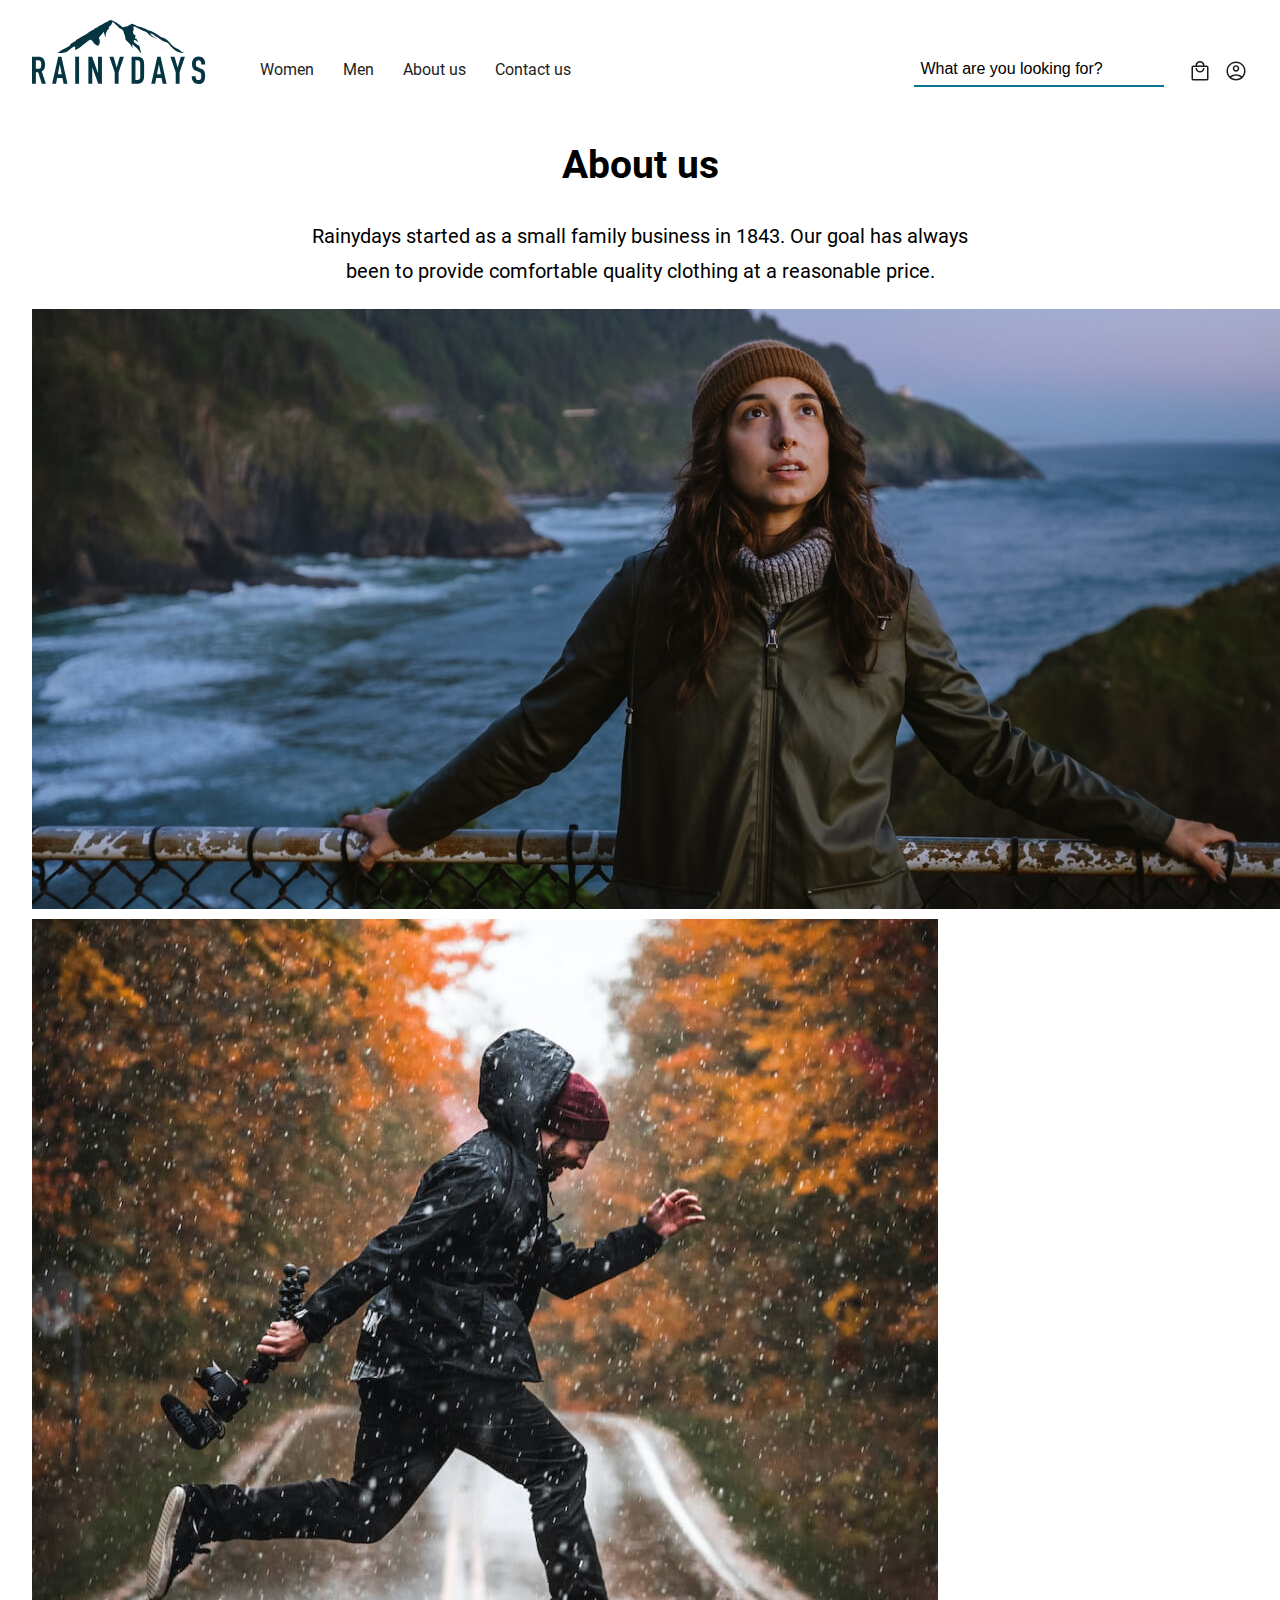
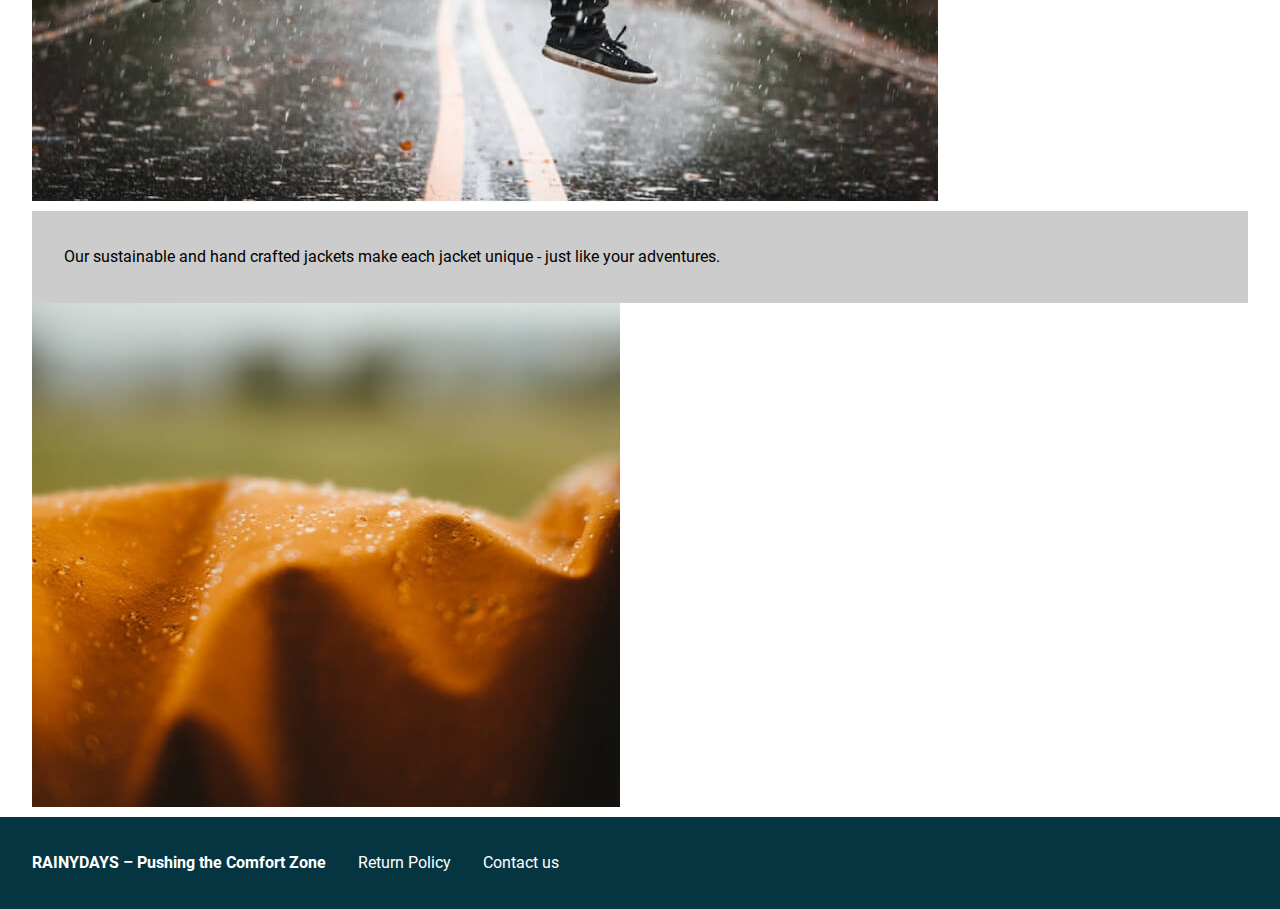
==== about.html @ bdac4494 "Added description and alt-text" ====
<!DOCTYPE html>
<html lang="en">
  <head>
    <meta charset="UTF-8" />
    <meta http-equiv="X-UA-Compatible" content="IE=edge" />
    <meta name="viewport" content="width=device-width, initial-scale=1.0" />
    <meta name="description"content="Rainydays started as a small family business in 1843. Our goal has always been to provide comfortable quality clothing at a reasonable price." />
    <meta name="keywords" content="RAINYDAYS, rain, jackets, waterproof">
    <title>About us | RAINYDAYS: Pushing the Comfort Zone</title>
    <link rel="stylesheet" href="css/style.css" />
  </head>
  <body>
    <header>
      <div class="container">
        <div class="logo"><a href="index.html"><img src="images/rainydays.svg"></a></div>
        <input type="checkbox" id="burgermenu" />
        <label for="burgermenu"><img src="images/menu.svg" alt="Open menu"></label>
        <nav class="navbar">
          <ul>
            <li><a href="women.html">Women</a></li>
            <li><a href="men.html">Men</a></li>
            <li><a href="about.html">About us</a></li>
            <li><a href="contact.html">Contact us</a></li>
          </ul>
        </nav>
        <div class="search">
          <input type="search" value="What are you looking for?">
        </div>
        <div class="icons">
          <a href="#" title="Search" class="util-icon search-icon">
            <svg width="24" height="24" viewBox="0 0 24 24" fill="none" xmlns="http://www.w3.org/2000/svg">
            <mask id="mask0_231_77" style="mask-type:alpha" maskUnits="userSpaceOnUse" x="0" y="0" width="24" height="24">
            <rect width="24" height="24" fill="#D9D9D9"/>
            </mask>
            <g mask="url(#mask0_231_77)">
            <path d="M19.0249 20.05L13.2499 14.3C12.7499 14.7167 12.1749 15.0417 11.5249 15.275C10.8749 15.5083 10.2082 15.625 9.5249 15.625C7.80824 15.625 6.35824 15.0333 5.1749 13.85C3.99157 12.6667 3.3999 11.2167 3.3999 9.5C3.3999 7.8 3.99157 6.354 5.1749 5.162C6.35824 3.97067 7.80824 3.375 9.5249 3.375C11.2249 3.375 12.6666 3.96667 13.8499 5.15C15.0332 6.33333 15.6249 7.78333 15.6249 9.5C15.6249 10.2167 15.5082 10.9 15.2749 11.55C15.0416 12.2 14.7249 12.7667 14.3249 13.25L20.0999 19.025C20.2332 19.1583 20.2999 19.325 20.2999 19.525C20.2999 19.725 20.2249 19.9 20.0749 20.05C19.9249 20.2 19.7459 20.275 19.5379 20.275C19.3292 20.275 19.1582 20.2 19.0249 20.05ZM9.5249 14.125C10.8082 14.125 11.8959 13.675 12.7879 12.775C13.6792 11.875 14.1249 10.7833 14.1249 9.5C14.1249 8.21667 13.6792 7.125 12.7879 6.225C11.8959 5.325 10.8082 4.875 9.5249 4.875C8.2249 4.875 7.12924 5.325 6.2379 6.225C5.3459 7.125 4.8999 8.21667 4.8999 9.5C4.8999 10.7833 5.3459 11.875 6.2379 12.775C7.12924 13.675 8.2249 14.125 9.5249 14.125Z" fill="#1C1B1F"/>
            </g>
            </svg>              
          </a>
          <a href="checkout.html" title="Shopping bag" class="util-icon">
            <svg width="24" height="24" viewBox="0 0 24 24" fill="none" xmlns="http://www.w3.org/2000/svg">
            <mask id="mask0_7_436" style="mask-type:alpha" maskUnits="userSpaceOnUse" x="0" y="0" width="24" height="24">
            <rect width="24" height="24" fill="#D9D9D9"/>
            </mask>
            <g mask="url(#mask0_7_436)">
            <path d="M5.3 21.5C4.8 21.5 4.375 21.325 4.025 20.975C3.675 20.625 3.5 20.2 3.5 19.7V8.3C3.5 7.8 3.675 7.375 4.025 7.025C4.375 6.675 4.8 6.5 5.3 6.5H7.5C7.5 5.25 7.93733 4.18733 8.812 3.312C9.68733 2.43733 10.75 2 12 2C13.25 2 14.3127 2.43733 15.188 3.312C16.0627 4.18733 16.5 5.25 16.5 6.5H18.7C19.2 6.5 19.625 6.675 19.975 7.025C20.325 7.375 20.5 7.8 20.5 8.3V19.7C20.5 20.2 20.325 20.625 19.975 20.975C19.625 21.325 19.2 21.5 18.7 21.5H5.3ZM5.3 20H18.7C18.7667 20 18.8333 19.9667 18.9 19.9C18.9667 19.8333 19 19.7667 19 19.7V8.3C19 8.23333 18.9667 8.16667 18.9 8.1C18.8333 8.03333 18.7667 8 18.7 8H5.3C5.23333 8 5.16667 8.03333 5.1 8.1C5.03333 8.16667 5 8.23333 5 8.3V19.7C5 19.7667 5.03333 19.8333 5.1 19.9C5.16667 19.9667 5.23333 20 5.3 20ZM12 13.5C13.25 13.5 14.3127 13.0627 15.188 12.188C16.0627 11.3127 16.5 10.25 16.5 9H15C15 9.83333 14.7083 10.5417 14.125 11.125C13.5417 11.7083 12.8333 12 12 12C11.1667 12 10.4583 11.7083 9.875 11.125C9.29167 10.5417 9 9.83333 9 9H7.5C7.5 10.25 7.93733 11.3127 8.812 12.188C9.68733 13.0627 10.75 13.5 12 13.5ZM9 6.5H15C15 5.66667 14.7083 4.95833 14.125 4.375C13.5417 3.79167 12.8333 3.5 12 3.5C11.1667 3.5 10.4583 3.79167 9.875 4.375C9.29167 4.95833 9 5.66667 9 6.5Z" fill="#1C1B1F"/>
            </g>
            </svg>
          </a>
          <a href="#" title="Login" class="util-icon">
            <svg width="24" height="24" viewBox="0 0 24 24" fill="none" xmlns="http://www.w3.org/2000/svg">
            <mask id="mask0_7_439" style="mask-type:alpha" maskUnits="userSpaceOnUse" x="0" y="0" width="24" height="24">
            <rect width="24" height="24" fill="#D9D9D9"/>
            </mask>
            <g mask="url(#mask0_7_439)">
            <path d="M6.025 17.3C6.875 16.6667 7.8 16.1667 8.8 15.8C9.8 15.4333 10.8667 15.25 12 15.25C13.1333 15.25 14.2 15.4333 15.2 15.8C16.2 16.1667 17.125 16.6667 17.975 17.3C18.5917 16.6167 19.0833 15.825 19.45 14.925C19.8167 14.025 20 13.05 20 12C20 9.78333 19.221 7.89567 17.663 6.337C16.1043 4.779 14.2167 4 12 4C9.78333 4 7.896 4.779 6.338 6.337C4.77933 7.89567 4 9.78333 4 12C4 13.05 4.18333 14.025 4.55 14.925C4.91667 15.825 5.40833 16.6167 6.025 17.3ZM12 12.75C11.0833 12.75 10.3127 12.4373 9.688 11.812C9.06267 11.1873 8.75 10.4167 8.75 9.5C8.75 8.58333 9.06267 7.81267 9.688 7.188C10.3127 6.56267 11.0833 6.25 12 6.25C12.9167 6.25 13.6873 6.56267 14.312 7.188C14.9373 7.81267 15.25 8.58333 15.25 9.5C15.25 10.4167 14.9373 11.1873 14.312 11.812C13.6873 12.4373 12.9167 12.75 12 12.75ZM12 21.5C10.6833 21.5 9.446 21.25 8.288 20.75C7.12933 20.25 6.125 19.575 5.275 18.725C4.425 17.875 3.75 16.8707 3.25 15.712C2.75 14.554 2.5 13.3167 2.5 12C2.5 10.6833 2.75 9.44567 3.25 8.287C3.75 7.129 4.425 6.125 5.275 5.275C6.125 4.425 7.12933 3.75 8.288 3.25C9.446 2.75 10.6833 2.5 12 2.5C13.3167 2.5 14.5543 2.75 15.713 3.25C16.871 3.75 17.875 4.425 18.725 5.275C19.575 6.125 20.25 7.129 20.75 8.287C21.25 9.44567 21.5 10.6833 21.5 12C21.5 13.3167 21.25 14.554 20.75 15.712C20.25 16.8707 19.575 17.875 18.725 18.725C17.875 19.575 16.871 20.25 15.713 20.75C14.5543 21.25 13.3167 21.5 12 21.5ZM12 20C12.9 20 13.771 19.854 14.613 19.562C15.4543 19.2707 16.2 18.8667 16.85 18.35C16.2 17.85 15.4623 17.4583 14.637 17.175C13.8123 16.8917 12.9333 16.75 12 16.75C11.0667 16.75 10.1877 16.8877 9.363 17.163C8.53767 17.4377 7.8 17.8333 7.15 18.35C7.8 18.8667 8.54567 19.2707 9.387 19.562C10.229 19.854 11.1 20 12 20ZM12 11.25C12.5 11.25 12.9167 11.0833 13.25 10.75C13.5833 10.4167 13.75 10 13.75 9.5C13.75 9 13.5833 8.58333 13.25 8.25C12.9167 7.91667 12.5 7.75 12 7.75C11.5 7.75 11.0833 7.91667 10.75 8.25C10.4167 8.58333 10.25 9 10.25 9.5C10.25 10 10.4167 10.4167 10.75 10.75C11.0833 11.0833 11.5 11.25 12 11.25Z" fill="#1C1B1F"/>
            </g>
            </svg>
          </a>
        </div>
      </div>
    </header>
    <main>
      <div class="container intro centered">
          <h1 class="font-size-2">About us</h1>
          <p class="font-size-5">
            Rainydays started as a small family business in 1843. Our goal has always been to provide comfortable quality clothing at a reasonable price.
          </p>
      </div>
      <div class="container gallery c-pad-2">
        <div class="img-1"><img src="images/about/woman-posing-in-rain-jacket.jpg"></div>
        <div class="img-2"><img src="images/about/man-in-rainjacket-jumping-on-a-road.jpg"></div>
        <div class="img-3">Our sustainable and hand crafted jackets make each jacket unique - just like your adventures.</div>
        <div class="img-4"><img src="images/about/raindrops-on-rainjacket.jpg"></div>
      </div>
    </main>
    <footer>
      <div class="footer-grid">
        <div class="footer-col-1"><strong>RAINYDAYS – Pushing the Comfort Zone</strong></div>
        <div class="footer-col-2"><a href="">Return Policy</a></div>
        <div class="footer-col-3"><a href="contact.html">Contact us</a></div>
    </div>
    </footer>
  </body>
</html>
---- css/style.css ----
/** fonts **/
@font-face {
    font-family: "Roboto";
    src: url('../fonts/Roboto-Regular.woff2') format('woff2');
    font-weight: normal;
    font-style: normal;
    font-display: swap;
}

@font-face {
    font-family: "Roboto";
    src: url('../fonts/Roboto-Italic.woff2') format('woff2');
    font-weight: normal;
    font-style: italic;
    font-display: swap;
}

@font-face {
    font-family: "Roboto";
    src: url('../fonts/Roboto-Medium.woff2') format('woff2');
    font-weight: 500;
    font-style: normal;
    font-display: swap;
}

@font-face {
    font-family: "Roboto";
    src: url('../fonts/Roboto-MediumItalic.woff2') format('woff2');
    font-weight: 500;
    font-style: italic;
    font-display: swap;
}

@font-face {
    font-family: "Roboto";
    src: url('../fonts/Roboto-BoldItalic.woff2') format('woff2');
    font-weight: bold;
    font-style: italic;
    font-display: swap;
}

@font-face {
    font-family: "Roboto";
    src: url('../fonts/Roboto-Bold.woff2') format('woff2');
    font-weight: bold;
    font-style: normal;
    font-display: swap;
}

/** basics **/

body {
    margin: 0;
    padding: 0;
    font-family: "Roboto", sans-serif;
    font-weight: normal;
    font-size: 100%;
    line-height: 1.75;
}

/** font specs **/

p {
    font-family: "Roboto", sans-serif;
    font-weight: normal;
    font-size: 100%;
    line-height: 1.75;
}

h1, h2, h3, h4, h5 {
    font-family: "Roboto", sans-serif;
    line-height: 1.4;
}

.font-size-1 {
    font-size: 3.062rem;
}

.font-size-2 {
    font-size: 2.438rem;
}

.font-size-3 {
    font-size: 1.938rem;
}

.font-size-4 {
    font-size: 1.562rem;
}

.font-size-5 {
    font-size: 1.250rem;
}

.font-size-6 {
    font-size: 1rem;
}

.font-size-7 {
    font-size: 0.821rem;
}

.font-size-8 {
    font-size: 0.625rem;
}

@media (max-width: 768px) {
    .font-size-1 {
        font-size: 2.438rem;
    }
    
    .font-size-2 {
        font-size: 1.938rem;
    }
    
    .font-size-3 {
        font-size: 1.562rem;
    }
    
    .font-size-4 {
        font-size: 1.250rem;
    }
    
    .font-size-5 {
        font-size: 1rem;
    }
}

/** margins and paddings **/

/* vertical padding */

.v-pad-1 {
    padding-top: 1rem;
    padding-bottom: 1rem;
}

.v-pad-2 {
    padding-top: 2rem;
    padding-bottom: 2rem;
}

.v-pad-3 {
    padding-top: 3rem;
    padding-bottom: 3rem;
}

.v-pad-4 {
    padding-top: 4rem;
    padding-bottom: 4rem;
}

.v-pad-5 {
    padding-top: 5rem;
    padding-bottom: 5rem;
}

.v-pad-6 {
    padding-top: 6rem;
    padding-bottom: 6rem;
}

@media (max-width: 768px) {
    .v-pad-1 {
        padding-top: .5rem;
        padding-bottom: .5rem;
    }
    
    .v-pad-2 {
        padding-top: 1rem;
        padding-bottom: 1rem;
    }
    
    .v-pad-3 {
        padding-top: 2rem;
        padding-bottom: 2rem;
    }
    
    .v-pad-4 {
        padding-top: 3rem;
        padding-bottom: 3rem;
    }
    
    .v-pad-5 {
        padding-top: 4rem;
        padding-bottom: 4rem;
    }
    
    .v-pad-6 {
        padding-top: 5rem;
        padding-bottom: 5rem;
    }
}

/* box padding */

.b-pad-1 {
    padding: 1rem;
}

.b-pad-2 {
    padding: 2rem;
}

.b-pad-3 {
    padding: 3rem;
}

.b-pad-4 {
    padding: 4rem;
}

@media (max-width: 768px) {
    .b-pad-1 {
        padding: .5rem;
    }
    
    .b-pad-2 {
        padding: 1rem;
    }
    
    .b-pad-3 {
        padding: 2rem;
    }
    
    .b-pad-4 {
        padding: 3rem;
    }
}

/** global styles **/

.white {
    color: #fff;
}

.centered {
    text-align: center;
}

ol, ul {
    list-style: none;
    padding: 0
}

a {
    color: #1e1e1e;
    text-decoration: none;
}

a:hover {
    text-decoration: underline;
}

.container {
    max-width: 1280px;
    margin-left: auto;
    margin-right: auto;
    padding-left: 2rem;
    padding-right: 2rem;
}

a.btn {
    padding: .8rem 1.2rem;
    min-width: 110px;
    height: 48px;
    border-radius: 2rem;
    font-size: 1rem;
    text-decoration: none!important;
}

.btn.second {
    margin-left: 1rem;
}

.btn.light {
    background: #fff;
    color: #1e1e1e;
}

.btn.dark {
    background: #0B748E;
    color: #fff;
}

.btn.light:hover {
    background: #053541;
    color: #fff;
    cursor: grab;
}

.btn.dark:hover {
    background: #053541;
    color: #fff;
    cursor: grab;
}

/** colorpicker **/

.colors {
    display: flex;
    flex-direction: row;
    gap: 0.25rem;
}

.color {
    height: 1rem;
    width: 1rem;
    border-radius: 1rem;
}

.chosen {
    border: 1px solid #1e1e1e;
}

.color.orange {
    background: orangered;
}

.color.green {
    background: green;
}

.color.red {
    background: red;
}

.color.black {
    background: black;
}

.color.gray {
    background: gray;
}

.color.brown {
    background: burlywood;
}

.color.lightblue {
    background: lightskyblue;
}

/** header & nav **/

header {
    height: 7rem;
}

header .container {
    display: flex;
    align-items: center;
    justify-content: space-between;
    height: 100%;
}

nav {
    margin: 1.8rem auto 0 3rem;
}

nav ul {
    display: flex;
    align-items: center;
    justify-content: center;
    column-gap: 1rem;
    margin-right: auto;
    margin: 0;
}

nav li {
}

nav li.active a{
    background: #1e1e1e;
    color: #fff;
}

nav a {
    color: #1e1e1e;
    text-decoration: none!important;
    padding: .4rem;
}

nav a:hover {
    background: #1e1e1e;
    color: #fff;
}

@media (min-width: 769px) {
#burgermenu, label[for=burgermenu] {
    display: none;
}
.search-icon {
    display: none;
}
}

@media (max-width: 768px) {
    nav {
        margin: 0;
        padding: 1rem 0 2rem;
        width: 100%;
        background: white;
        margin-left: -2rem;
        font-size: 1.250rem;
    }
    nav, #burgermenu {
        display: none;
    }
    #burgermenu:checked ~ nav {
        display: block;
    }
    label[for=burgermenu]{
        margin-top: 2.4rem;
        margin-left: auto;
        margin-right: .4rem;
        padding-top: .25rem;
    }
    nav {
        position: absolute;
        top: 7rem;
    }
    nav ul {
        flex-direction: column;
        top: 112px;
        width: 100%;
        margin: 0;
        background: white;
    }
    nav ul li {
        margin: .5em 0;
    }
    nav a {
        width: 100%;
    }
}

/** nav utilities **/

.search {
    background: #fff;
}

.search input[type=search] {
    border-bottom: 1px solid #1e1e1e;
    padding: .4rem;
    width: 250px;
    font-size: 1rem;
    border: 0;
    border-bottom: 2px solid #0B748E;
    margin-top: 1.8rem;
    margin-right: 1rem;
}

.icons {
    margin-top: 2.4rem;
}

a.util-icon {
    width: 24px;
    height: 24px;
    margin-left: .5rem;
}

@media (max-width: 768px) {
    .search {
        display: none;
    }
}

/* breadcrumbs */

.breadcrumbs span, .breadcrumbs a {
    color: #808080;
}

/** intro **/

.intro {
    max-width: 686px;
    margin: auto;
}

/** hero **/

.hero {
    height: 30rem;
    display: flex;
    flex-direction: row;
    align-items: center;
    background-image: url(../images/hero.jpg);
    background-repeat: no-repeat;
    background-size: cover;
    background-position: center;
    padding-bottom: 2em;
}

.hero .container {
    width: 100%;
}

/** stories **/

.stories {
    width: 100%;
    padding: 4rem 0 0;
}

.stories-links {
    display: flex;
    flex-direction: row;
    gap: 2rem;
    justify-content: space-between;
}

.story {
    display: flex;
    align-items: flex-end;
    justify-content: center;
    flex-basis: 50%;
    max-width: 50%;
    padding: 3rem;
    height: 24rem;
}

.storycontent {
    justify-content: center;
}

.waterproof {
    background-image: url(../images/waterproof-jackets.jpg);
    background-repeat: no-repeat;
    background-size: cover;
    background-position: center;
}

.lightweight {
    background-image: url(../images/lightweight-jackets.jpg);
    background-repeat: no-repeat;
    background-size: cover;
    background-position: center;
}

@media (max-width: 768px) {
    .story {
        padding: 2rem;
        height: 16rem;
    }
}
    
@media (max-width: 480px) {
    .stories-links {
        flex-wrap: wrap;
    }
    .story {
        flex-basis: 100%;
        max-width: 100%;
    }
}

/** product gallery **/

.products {
    width: 100%;
    padding-bottom: 4rem;
}

.related {
    background: #F2F2F2;
}

.product-gallery {
    display: flex;
    flex-direction: row;
    flex-wrap: wrap;
    gap: rem;
    justify-content: space-between;
}

.product-gallery h3, .items-description h3 {
    margin: .5em 0 .25em 0;
}
.product-gallery p, .items-description p {
    margin: 0 0 .5em 0;
}

.item {
    flex-basis: 22%;
    max-width: 22%;
    margin-bottom: 1rem;
}

.item-img {
    width: auto;
    padding: 1rem;
    background: #F2F2F2;
}

.related .item-img {
    background: #fff;
}

.item-img img, .items-img img {
    width: 100%;
}

@media (max-width: 768px) {
    .item {
        flex-basis: 30%;
        max-width: 30%;
    }
}

@media (max-width: 480px) {
    .item {
        flex-basis: 45%;
        max-width: 45%;
    }
}

/** product page **/ 

.product {
    display: flex;
    gap: 3rem;
    justify-content: space-between;
}

.product-image {
    background: #F2F2F2;
    padding: 2rem;
    width: 50%;
}

.product-image img {
    width: 100%;
}

.product-info {
    width: 50%;
}

.product-info h1 {
    margin: 0;
    padding-top: 1em;
}

.stars {
    display: flex;
    margin: 1em 0 2em;
}

p.color-text, p.size-text {
    margin-bottom: .5em;
}

ul.sizes {
    display: flex;
    column-gap: .5em;
    margin: 1.5em 0 2em 0;
}

ul.sizes li {
    width: 2em;
    height: 2em;
    text-align: center;
    border-radius: 2rem;
}

ul.sizes li.active {
    border: 1px solid #053541;
}

.product-description {
    max-width: 816px;
}

@media (max-width: 768px) {
    .product-image {
        background: #F2F2F2;
        padding: 1rem;
        width: 50%;
    }
    .product-info {
        width: 50%;
    }
    .product-info h1 {
        margin: 0;
        padding-top: 0;
    }
}

@media (max-width: 480px) {
    .product {
        flex-wrap: wrap;
    }
    .product-image {
        background: #F2F2F2;
        padding: 1rem;
        width: 100%;
    }
    .product-info {
        width: 100%;
    }
}

/** contact **/

.contact {
    display: flex;
    flex-direction: row;
    max-width: 816px;
    gap: 2rem;
    margin: auto;
    padding: 2rem 2rem 6rem 2rem;
}

.option {
    background: #F2F2F2;
    text-align: center;
}

.option h2 {
    margin: 0;
}

@media (max-width: 768px) {
}

@media (max-width: 480px) {
    .contact {
        display: flex;
        flex-direction: row;
        flex-wrap: wrap;
        max-width: 100%;
        gap: 2rem;
        margin: auto;
    }
}

/** gallery **/

.container .gallery {
    display: flex;
}

.img-1 {

}

.img-2 {

}

.img-3 {
    background-color: #ccc;
    padding: 2rem;
}

.img-4 {

}

/** shopping bag **/

.shopping-bag {
    display: flex;
    flex-direction: row;
    flex-wrap: wrap;
    gap: 2rem;
    margin: auto;
    padding-top: 2rem;
    padding-bottom: 6rem;
}

.bag-items {
    width: 60%;
    background: #F2F2F2;
}

.bag-total {
    width: 25%;
    background: #F2F2F2;
}

.bag-help {
    width: 60%;
    background: #F2F2F2;
}

.bag-items h2, .bag-total h2, .bag-help h2 {
    margin: 0;
    padding-bottom: .5em;
    border-bottom: 4px solid #fff;
}

.item-line {
    display: flex;
    gap: 2em;
    margin: 1em 0 0;
}

.items-img {
    width: 25%;
    background: #F2F2F2;
}

a.remove-btn {
    color: #595959;
}

a.remove-btn::before {
    content: url(../images/remove.svg);
}

.total-grid {
    display: flex;
    flex-wrap: wrap;
    justify-content: space-between;
    margin: 1em 0 2em;
}

.total-grid p {
    width: 40%;
    margin: .5em 0;
}

.total-grid .right {
    text-align: right;
}

.total-text {
    font-weight: bold;
}

.checkout {
    height: 80vh;
}

@media (max-width: 768px) {
    .bag-items {
        width: 100%;
        background: #F2F2F2;
    }
    
    .bag-total {
        width: 100%;
        background: #F2F2F2;
    }
    
    .bag-help {
        width: 100%;
        background: #F2F2F2;
    }
}

@media (max-width: 480px) {
}

/** footer **/

footer {
    width: 100%;
    min-height: 4em;
    background: #053541;
    color: #fff;
}

footer a {
    color: #fff;
}

.footer-grid {
    display: flex;
    flex-direction: row;
    gap: 2rem;
    max-width: 1280px;
    height: 100%;
    margin-left: auto;
    margin-right: auto;
    padding: 2rem;
    align-items: center;
    grid-template-areas: "tagline returns contact";
    grid-template-columns:  1fr 1fr 1fr;
}

.page-footer-col-1 {
    grid-area: tagline;
}

.page-footer-col-2 {
    grid-area: returns;
}

.page-footer-col-3 {
    grid-area: contact;
}

@media (max-width: 768px) {
    .footer-grid {
        flex-wrap: wrap;
        gap: 1rem;
    }
}


/** media queries **/

@media (max-width: 768px) {
}

@media (max-width: 480px) {
}
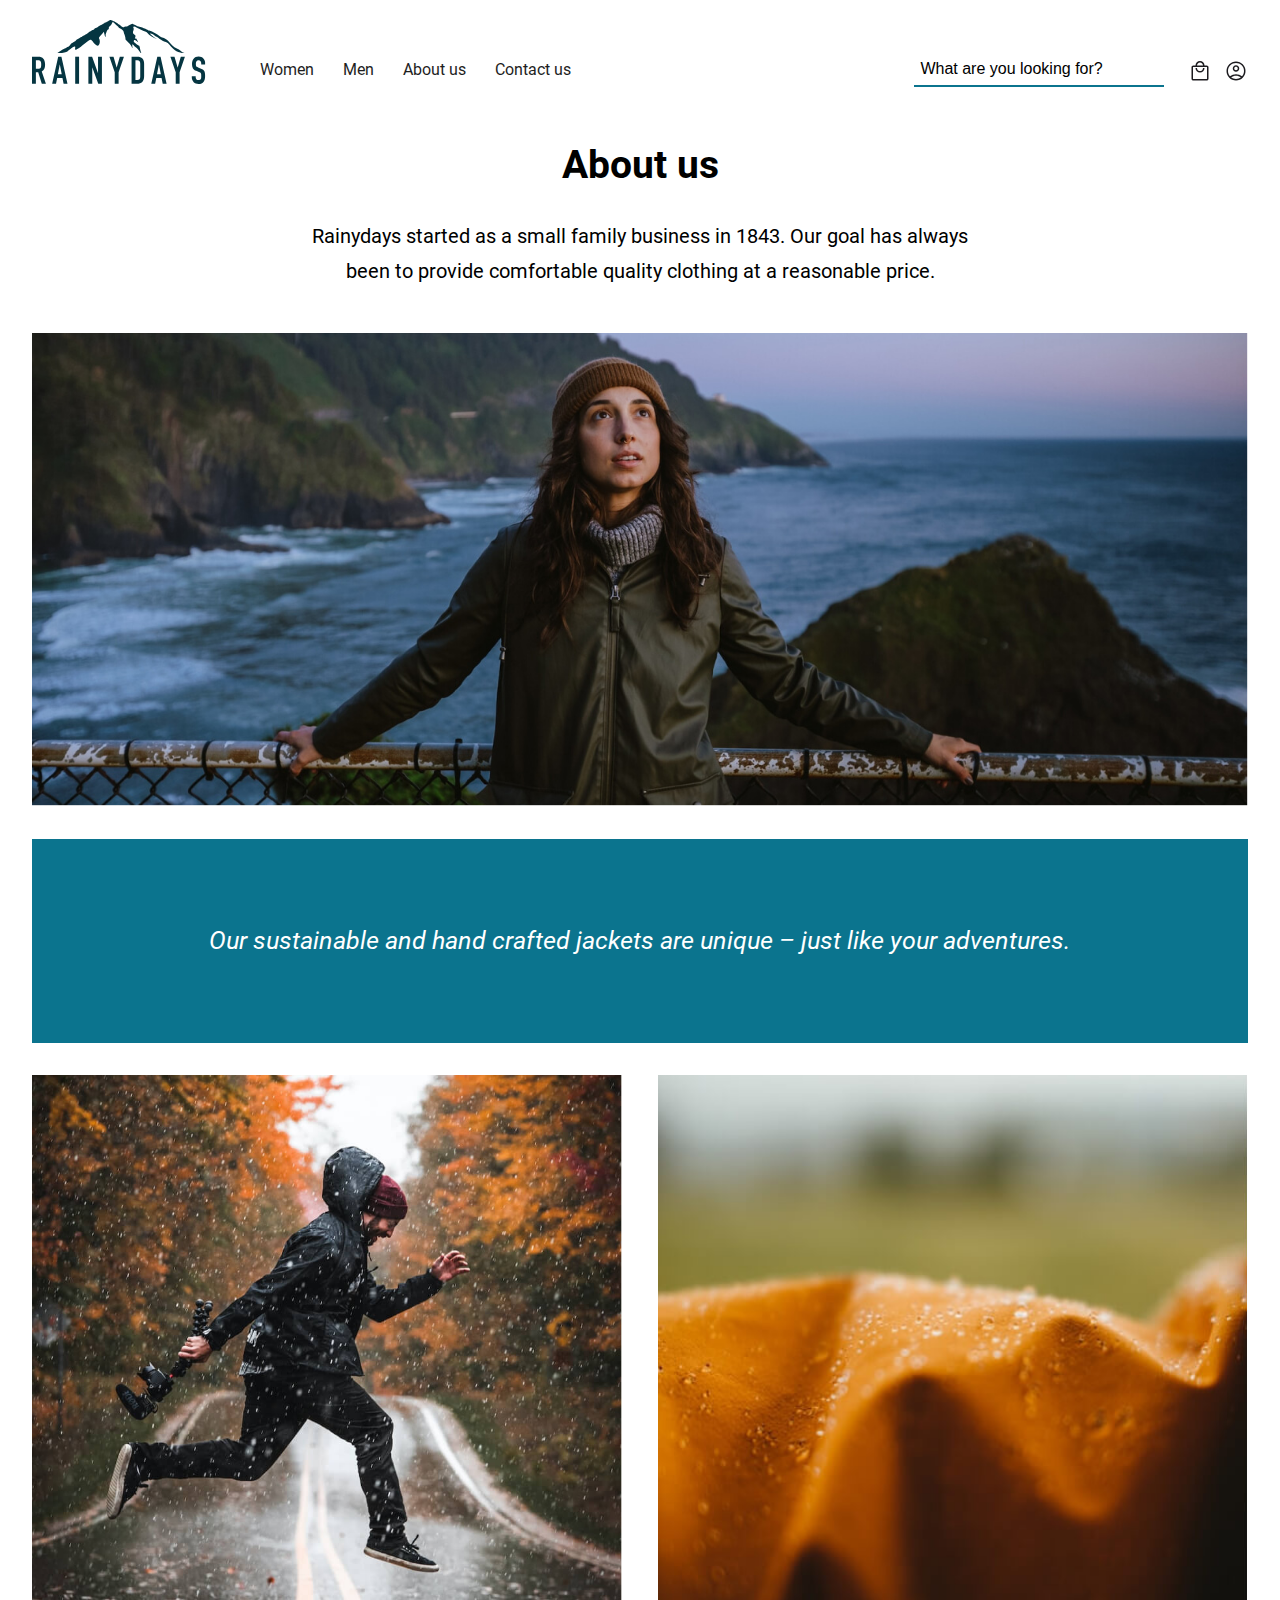
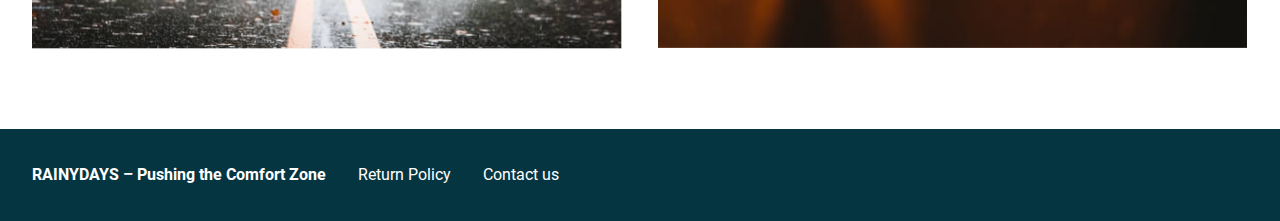
==== commit a4fa5e13: "Bugfix about page" ====
--- a/about.html
+++ b/about.html
@@ -12,7 +12,7 @@
   <body>
     <header>
       <div class="container">
-        <div class="logo"><a href="index.html"><img src="images/rainydays.svg"></a></div>
+        <div class="logo"><a href="index.html" aria-label="Go to the RAINYDAYS frontpage"><img src="images/rainydays.svg" alt="RAINYDAYS logo"></a></div>
         <input type="checkbox" id="burgermenu" />
         <label for="burgermenu"><img src="images/menu.svg" alt="Open menu"></label>
         <nav class="navbar">
@@ -24,7 +24,7 @@
           </ul>
         </nav>
         <div class="search">
-          <input type="search" value="What are you looking for?">
+          <input type="search" value="What are you looking for?" aria-label="Search">
         </div>
         <div class="icons">
           <a href="#" title="Search" class="util-icon search-icon">
@@ -68,10 +68,12 @@
           </p>
       </div>
       <div class="container gallery c-pad-2">
-        <div class="img-1"><img src="images/about/woman-posing-in-rain-jacket.jpg"></div>
-        <div class="img-2"><img src="images/about/man-in-rainjacket-jumping-on-a-road.jpg"></div>
-        <div class="img-3">Our sustainable and hand crafted jackets make each jacket unique - just like your adventures.</div>
-        <div class="img-4"><img src="images/about/raindrops-on-rainjacket.jpg"></div>
+        <img src="images/about/woman-posing-in-rain-jacket.jpg" alt="A woman hiking on the coast line in a RAINYDAYS jacket">
+        <div class="img-text font-size-4">Our sustainable and hand crafted jackets are unique – just like your adventures.</div>
+        <div class="gallery-wrap">
+        <img class="img-3" src="images/about/man-in-rainjacket-jumping-on-a-road.jpg" alt="A man in a black RAINYDAYS jacket jumping on a road in rainy weather">
+        <img class="img-4" src="images/about/raindrops-on-rainjacket.jpg" alt="Close-up of raindrops on a yellow RAINYDAYS jacket">
+       </div>
       </div>
     </main>
     <footer>
--- a/css/style.css
+++ b/css/style.css
@@ -742,23 +742,40 @@
 
 .container .gallery {
     display: flex;
-}
-
-.img-1 {
-
-}
-
-.img-2 {
-
-}
-
-.img-3 {
-    background-color: #ccc;
-    padding: 2rem;
-}
-
-.img-4 {
-
+    flex-wrap: wrap;
+    flex-direction: row;
+    justify-content: space-between;
+    align-items: auto;
+    align-content: start;
+}
+
+.gallery {
+    padding-top: 1.5rem;
+}
+
+.gallery img {
+    max-width: 100%;
+    width: auto;
+}
+
+.img-text {
+    background-color: #0B748E;
+    color: #fff;
+    padding: 5rem 2rem;
+    margin: 1.5rem 0 2rem;
+    font-style: italic;
+    text-align: center;
+}
+
+.gallery-wrap {
+    display: flex;
+    flex-wrap: wrap;
+    justify-content: space-between;
+    padding-bottom: 5rem;
+}
+
+img.img-3, img.img-4 {
+    width: 48.5%;
 }
 
 /** shopping bag **/
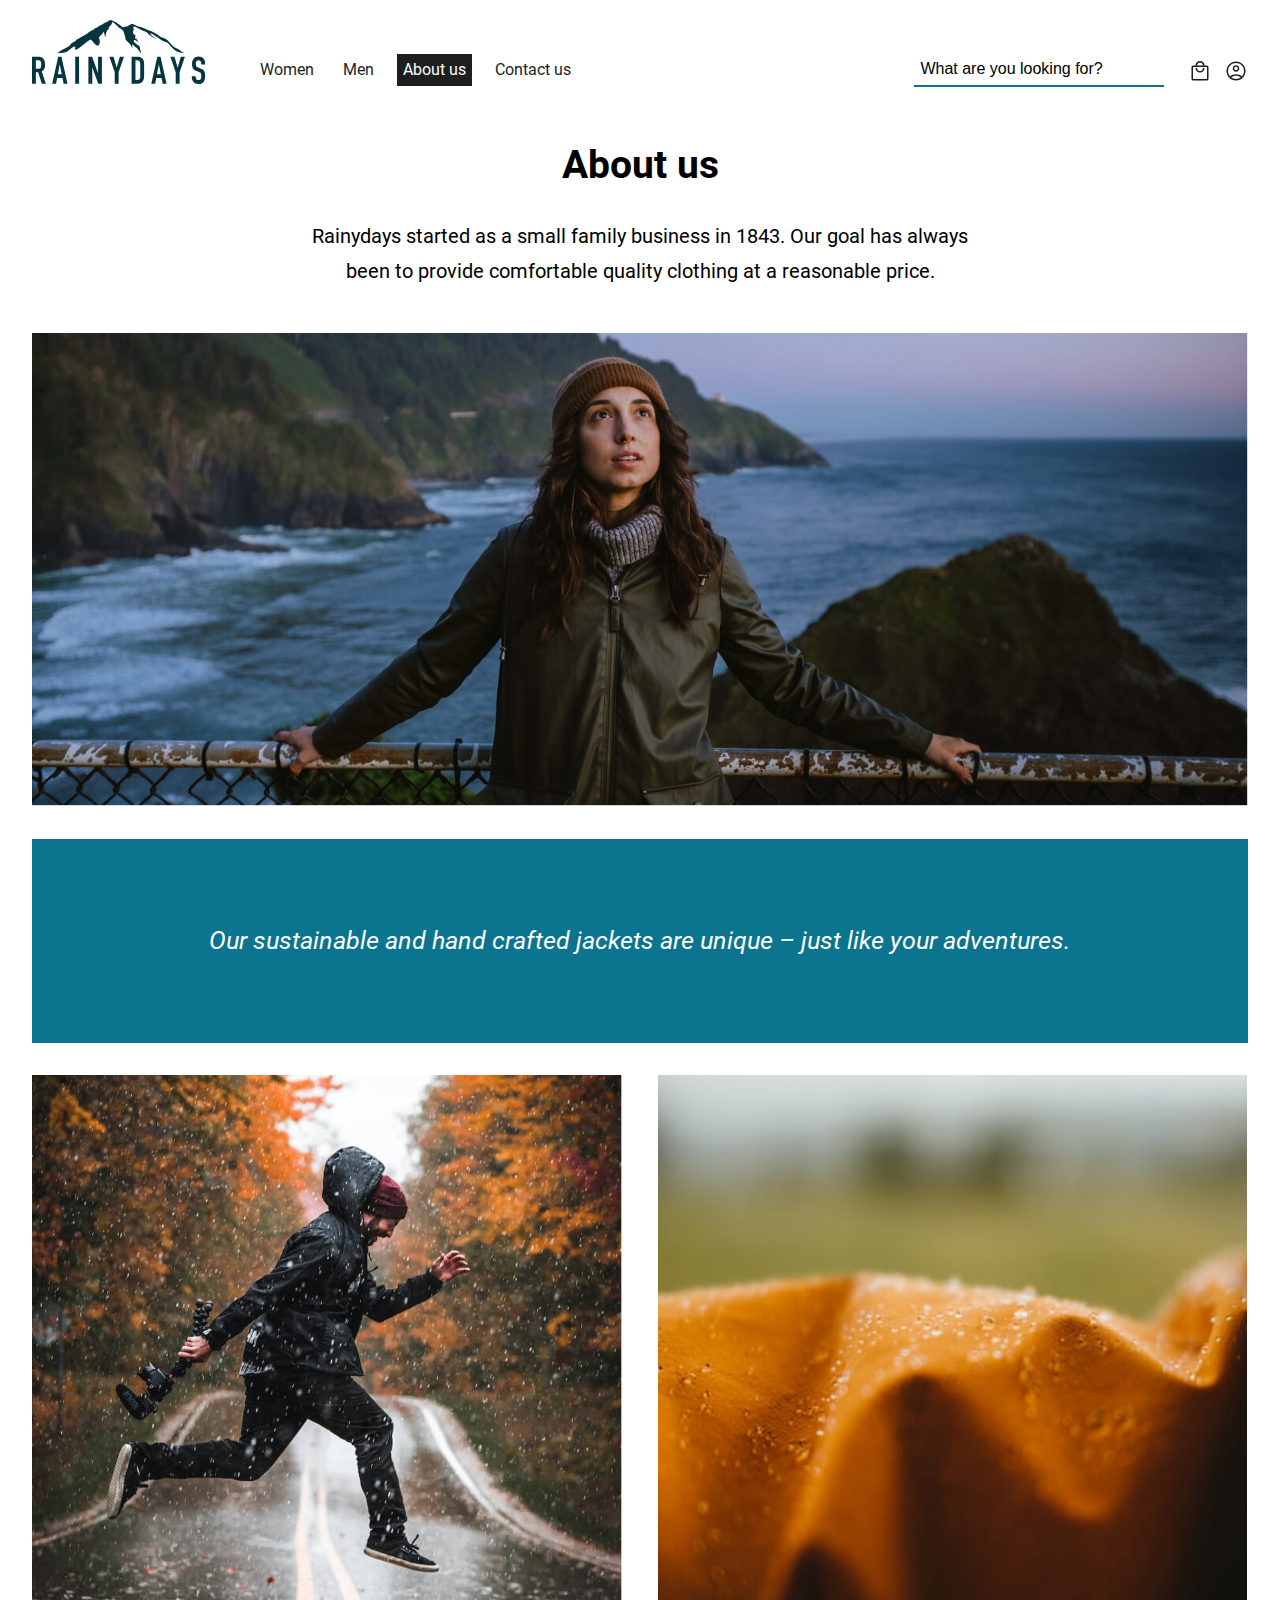
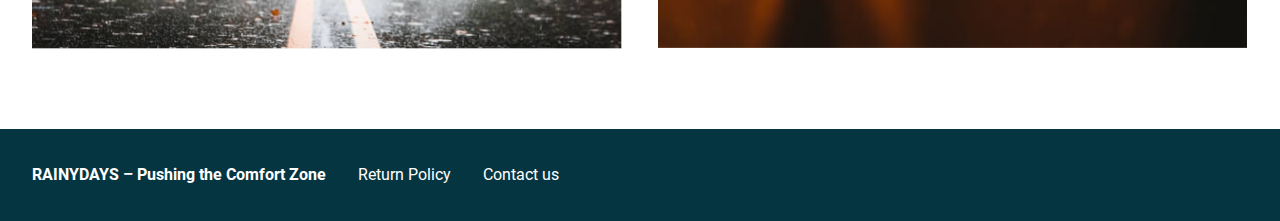
==== commit c6cd4a4f: "Bugfix nav" ====
--- a/about.html
+++ b/about.html
@@ -19,7 +19,7 @@
           <ul>
             <li><a href="women.html">Women</a></li>
             <li><a href="men.html">Men</a></li>
-            <li><a href="about.html">About us</a></li>
+            <li class="active"><a href="about.html">About us</a></li>
             <li><a href="contact.html">Contact us</a></li>
           </ul>
         </nav>
--- a/css/style.css
+++ b/css/style.css
@@ -520,7 +520,7 @@
     flex-basis: 50%;
     max-width: 50%;
     padding: 3rem;
-    height: 24rem;
+    height: 20rem;
 }
 
 .storycontent {
